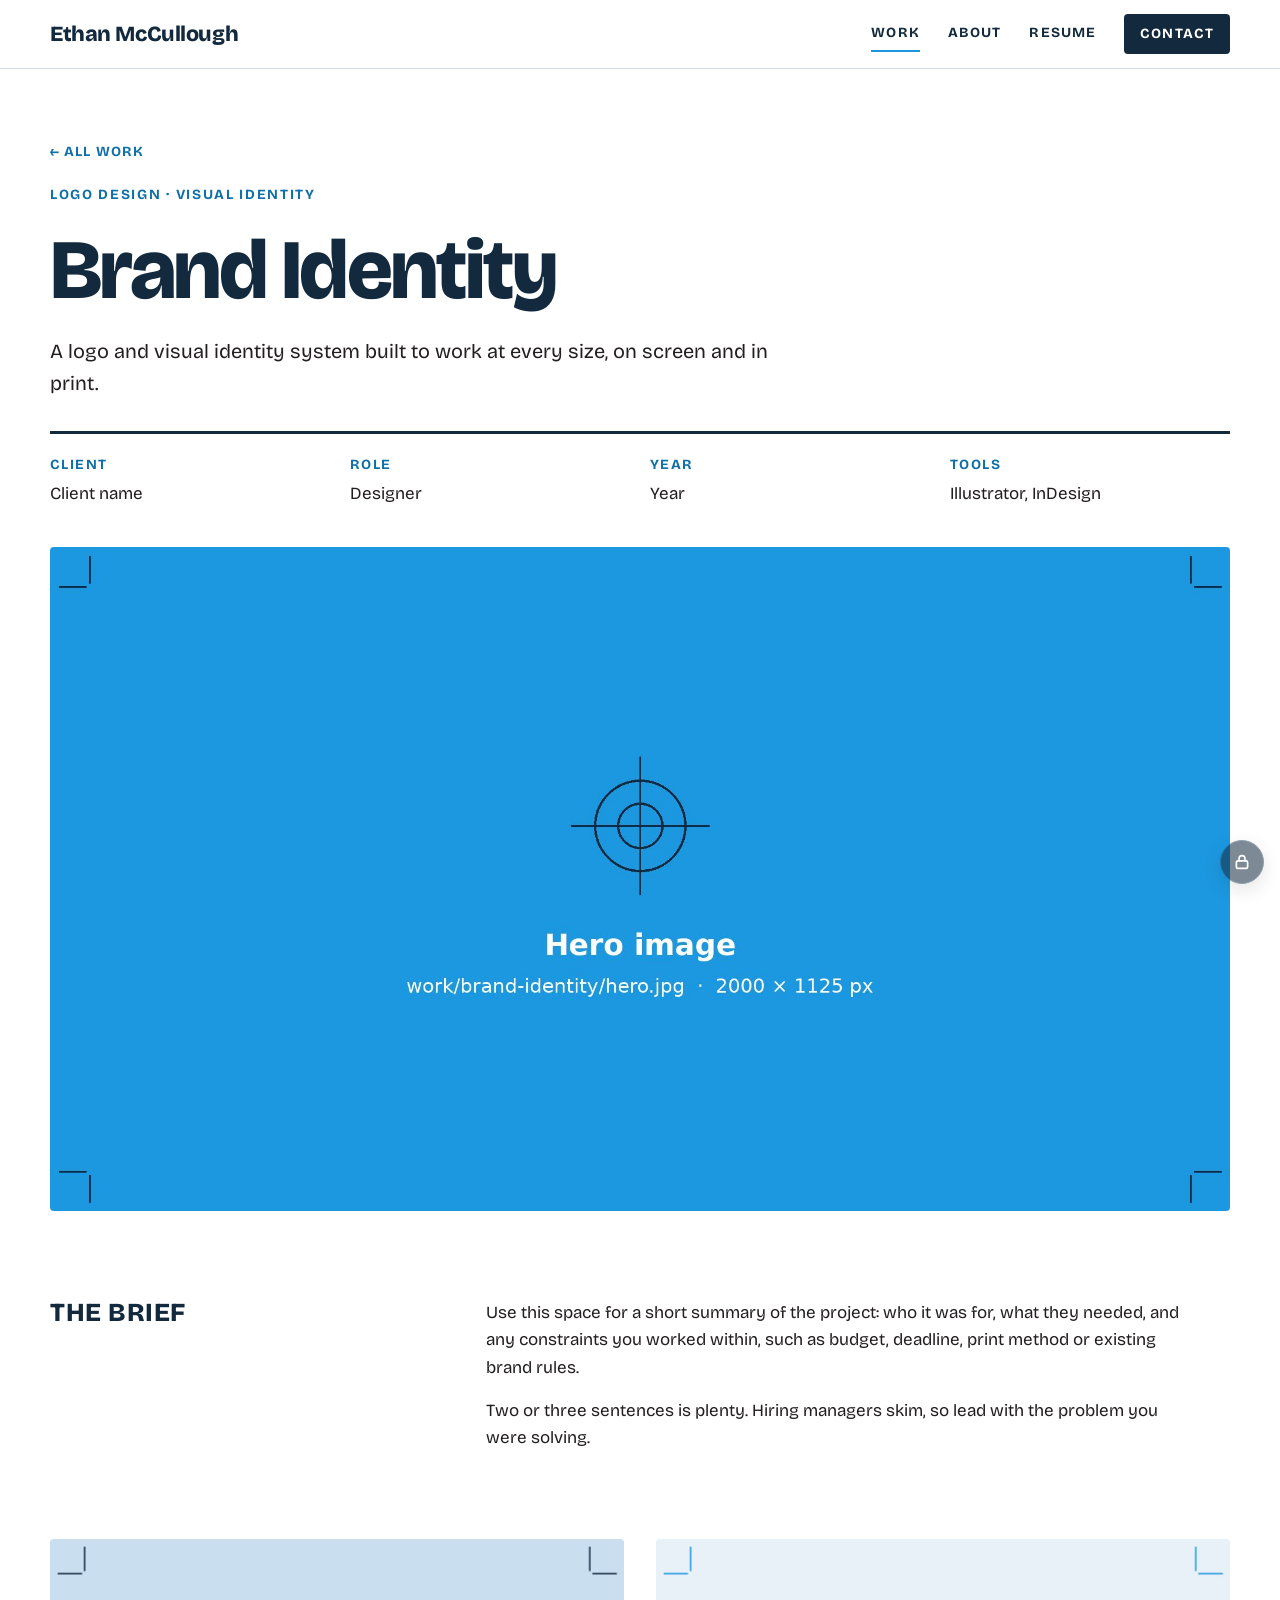
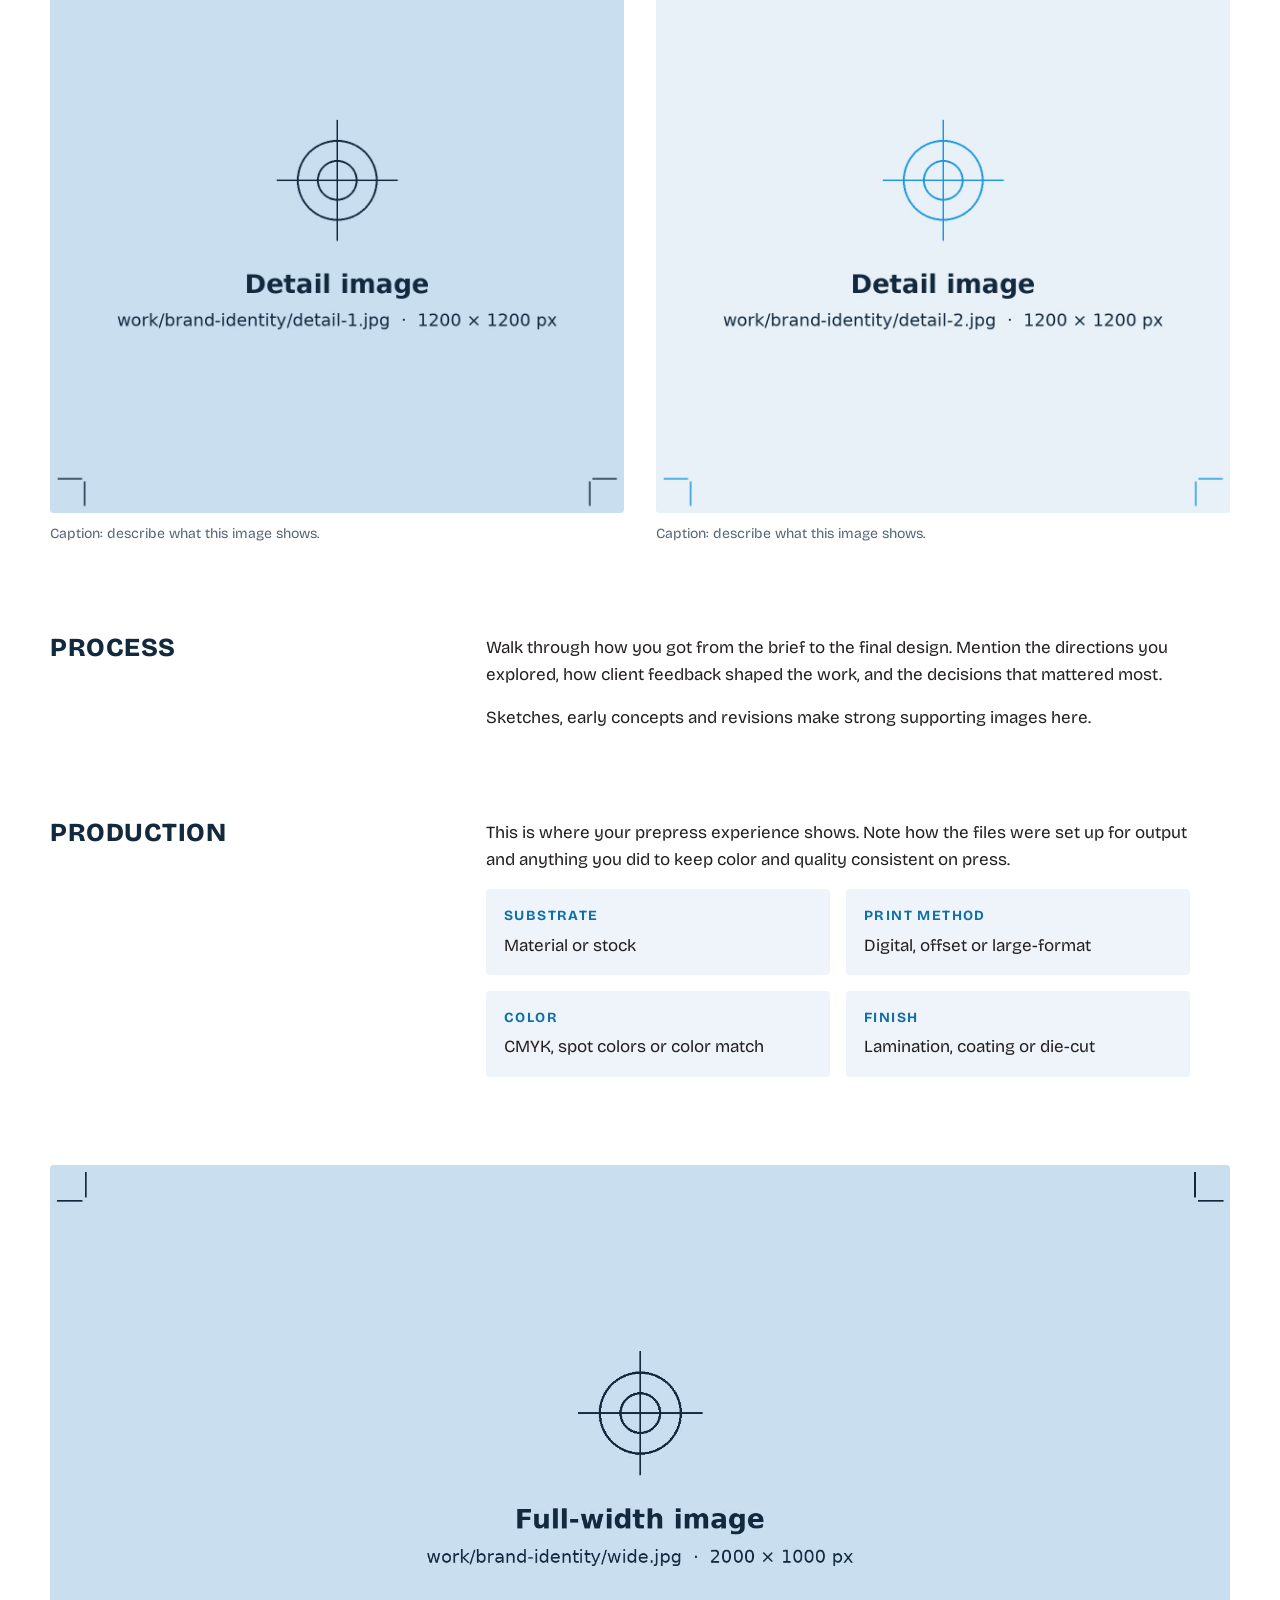
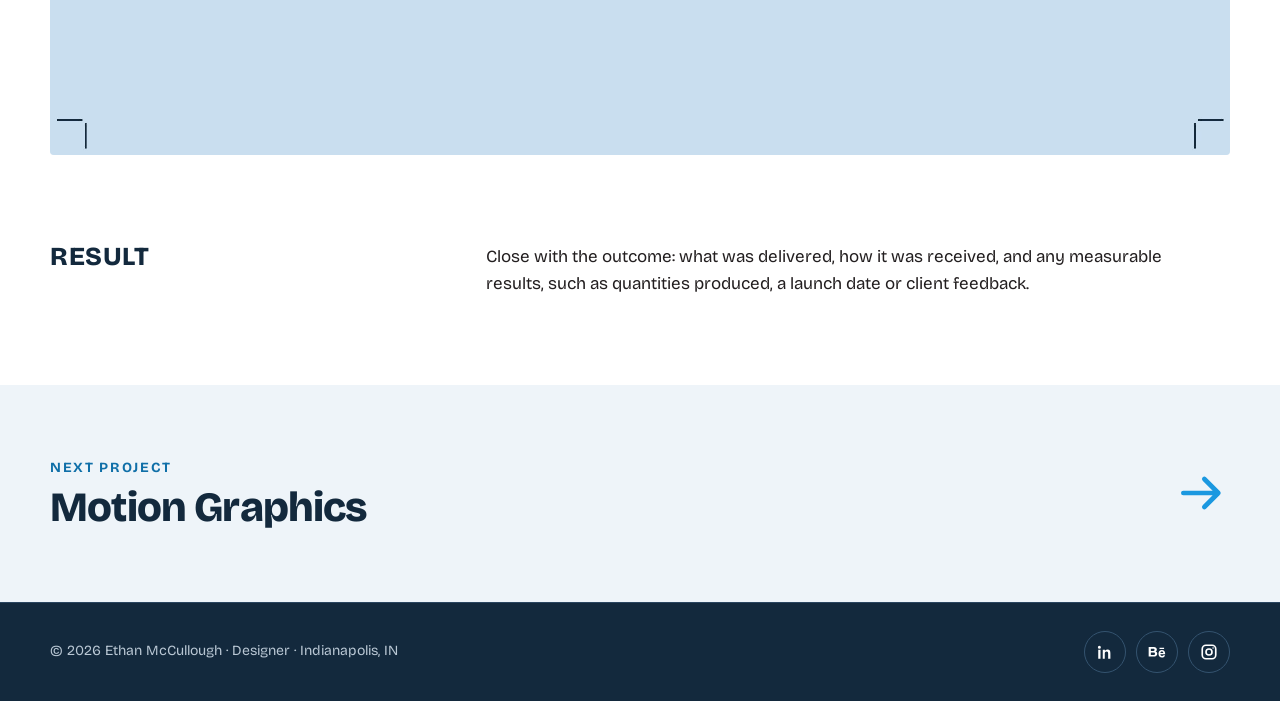
==== work/brand-identity.html @ 857a6024 "Add files via upload" ====
<!doctype html>
<html lang="en">
<head>
  <meta charset="utf-8">
  <meta name="viewport" content="width=device-width, initial-scale=1, viewport-fit=cover">
  <title>Brand Identity · Ethan McCullough</title>
  <meta name="description" content="A logo and visual identity system built to work at every size, on screen and in print.">
  <meta property="og:title" content="Brand Identity · Ethan McCullough">
  <meta property="og:description" content="A logo and visual identity system built to work at every size, on screen and in print.">
  <meta property="og:type" content="website">
  <meta property="og:image" content="../assets/img/og-image.jpg">
  <meta name="theme-color" content="#13293d">
  <link rel="icon" href="../favicon.svg" type="image/svg+xml">
  <link rel="preconnect" href="https://fonts.googleapis.com">
  <link rel="preconnect" href="https://fonts.gstatic.com" crossorigin>
  <link rel="stylesheet" href="https://fonts.googleapis.com/css2?family=Bricolage+Grotesque:opsz,wght@12..96,300;12..96,400;12..96,700;12..96,800&display=swap">
  <link rel="stylesheet" href="../assets/css/style.css">
</head>
<body>
<a class="skip" href="#main">Skip to content</a>
<!-- ===== [TOPBAR] ===== -->
<header class="site-header" data-nickname="Topbar">
  <div class="wrap">
    <a class="wordmark" href="../index.html">Ethan McCullough</a>
    <button class="menu-btn" type="button" aria-expanded="false" aria-controls="site-nav">Menu</button>
    <nav class="nav" id="site-nav" aria-label="Main">
      <a href="../index.html#work" aria-current="page">Work</a>
      <a href="../index.html#about">About</a>
      <a href="../index.html#resume">Resume</a>
      <a class="nav-cta" href="../index.html#contact">Contact</a>
    </nav>
  </div>
</header>

<main id="main">
  <!-- PLACEHOLDER PROJECT: replace the text and the images in assets/img/work/brand-identity/ -->
  <!-- ===== [CASE HEADER] ===== (title, tags and the Client/Role/Year/Tools row) -->
  <section class="wrap project-head" data-nickname="Case Header">
    <a class="back" href="../index.html#work">← All work</a>
    <span class="eyebrow">Logo Design · Visual Identity</span>
    <h1>Brand Identity</h1>
    <p class="lede">A logo and visual identity system built to work at every size, on screen and in print.</p>
    <dl class="meta">
      <div><dt>Client</dt><dd>Client name</dd></div>
      <div><dt>Role</dt><dd>Designer</dd></div>
      <div><dt>Year</dt><dd>Year</dd></div>
      <div><dt>Tools</dt><dd>Illustrator, InDesign</dd></div>
    </dl>
  </section>

  <div class="wrap">
    <!-- ===== [COVER SHOT] ===== -->
    <figure class="figure" data-nickname="Cover Shot"><div class="frame-box" data-frame style="aspect-ratio:2000/1125"><img src="../assets/img/work/brand-identity/hero.jpg" alt="Brand Identity hero image" width="2000" height="1125"></div></figure>
  </div>

  <div class="wrap project-body">
    <!-- ===== [BRIEF] ===== -->
    <section class="text-split" data-nickname="Brief">
      <h2>The Brief</h2>
      <div class="copy">
        <p>Use this space for a short summary of the project: who it was for, what they needed, and any constraints you worked within, such as budget, deadline, print method or existing brand rules.</p>
        <p>Two or three sentences is plenty. Hiring managers skim, so lead with the problem you were solving.</p>
      </div>
    </section>

    <!-- ===== [DETAIL PAIR] ===== -->
    <div class="two-up" data-nickname="Detail Pair">
      <figure class="figure"><div class="frame-box" data-frame style="aspect-ratio:1200/1200"><img src="../assets/img/work/brand-identity/detail-1.jpg" alt="Brand Identity detail" width="1200" height="1200" loading="lazy"></div><figcaption>Caption: describe what this image shows.</figcaption></figure>
      <figure class="figure"><div class="frame-box" data-frame style="aspect-ratio:1200/1200"><img src="../assets/img/work/brand-identity/detail-2.jpg" alt="Brand Identity detail" width="1200" height="1200" loading="lazy"></div><figcaption>Caption: describe what this image shows.</figcaption></figure>
    </div>

    <!-- ===== [PROCESS] ===== -->
    <section class="text-split" data-nickname="Process">
      <h2>Process</h2>
      <div class="copy">
        <p>Walk through how you got from the brief to the final design. Mention the directions you explored, how client feedback shaped the work, and the decisions that mattered most.</p>
        <p>Sketches, early concepts and revisions make strong supporting images here.</p>
      </div>
    </section>

    <!-- ===== [PRODUCTION SPECS] ===== -->
    <section class="text-split" data-nickname="Production Specs">
      <h2>Production</h2>
      <div class="copy">
        <p>This is where your prepress experience shows. Note how the files were set up for output and anything you did to keep color and quality consistent on press.</p>
        <ul class="specs">
          <li><b>Substrate</b>Material or stock</li>
          <li><b>Print method</b>Digital, offset or large-format</li>
          <li><b>Color</b>CMYK, spot colors or color match</li>
          <li><b>Finish</b>Lamination, coating or die-cut</li>
        </ul>
      </div>
    </section>

    <!-- ===== [WIDE SHOT] ===== -->
    <figure class="figure" data-nickname="Wide Shot"><div class="frame-box" data-frame style="aspect-ratio:2000/1000"><img src="../assets/img/work/brand-identity/wide.jpg" alt="Brand Identity final result" width="2000" height="1000" loading="lazy"></div></figure>

    <!-- ===== [RESULT] ===== -->
    <section class="text-split" data-nickname="Result">
      <h2>Result</h2>
      <div class="copy">
        <p>Close with the outcome: what was delivered, how it was received, and any measurable results, such as quantities produced, a launch date or client feedback.</p>
      </div>
    </section>
  </div>

  <!-- ===== [NEXT UP] ===== -->
  <section class="next-project" data-nickname="Next Up">
    <div class="wrap">
      <a href="motion-graphics.html">
        <div><span class="eyebrow">Next project</span><strong>Motion Graphics</strong></div>
        <svg width="56" height="56" viewBox="0 0 24 24" fill="none" stroke="currentColor" stroke-width="2" stroke-linecap="round" stroke-linejoin="round" aria-hidden="true"><path d="M4 12h15M13 6l6 6-6 6"/></svg>
      </a>
    </div>
  </section>
</main>
<!-- ===== [FOOTER] ===== -->
<footer class="site-footer" data-nickname="Footer">
  <div class="wrap">
    <p>© <span data-year>2026</span> Ethan McCullough · Designer · Indianapolis, IN</p>
    <ul class="socials">
      <li><a href="#" aria-label="LinkedIn" target="_blank" rel="noopener"><svg width="18" height="18" viewBox="0 0 24 24" fill="currentColor" aria-hidden="true"><path d="M4.5 3.5a2 2 0 1 1 0 4 2 2 0 0 1 0-4ZM3 9h3v12H3V9Zm6 0h2.9v1.7h.1c.4-.8 1.4-1.9 3.2-1.9 3.4 0 4 2.2 4 5.1V21h-3v-6.2c0-1.5 0-3.4-2.1-3.4s-2.4 1.6-2.4 3.3V21H9V9Z"/></svg></a></li>
      <li><a href="#" aria-label="Behance" target="_blank" rel="noopener"><svg width="20" height="20" viewBox="0 0 24 24" fill="currentColor" aria-hidden="true"><path d="M2 6h6.2c2.2 0 3.6 1.1 3.6 2.9 0 1.2-.6 2-1.6 2.4 1.4.4 2.1 1.4 2.1 2.8 0 2.2-1.7 3.4-4.1 3.4H2V6Zm2.6 2.1v2.6h3.1c.9 0 1.4-.5 1.4-1.3s-.5-1.3-1.4-1.3H4.6Zm0 4.6v3h3.4c1 0 1.6-.6 1.6-1.5s-.6-1.5-1.6-1.5H4.6ZM15 7h5.5v1.4H15V7Zm2.8 2.7c2.6 0 4 1.8 4 4.5v.6h-5.8c.1 1.3.9 2 2 2 .8 0 1.4-.4 1.6-1h2.1c-.4 1.8-1.9 2.9-3.8 2.9-2.5 0-4.1-1.7-4.1-4.5s1.6-4.5 4-4.5Zm1.8 3.6c-.1-1.1-.8-1.8-1.8-1.8s-1.7.7-1.8 1.8h3.6Z"/></svg></a></li>
      <li><a href="#" aria-label="Instagram" target="_blank" rel="noopener"><svg width="18" height="18" viewBox="0 0 24 24" fill="none" stroke="currentColor" stroke-width="2.2" aria-hidden="true"><rect x="3" y="3" width="18" height="18" rx="5"/><circle cx="12" cy="12" r="4"/><circle cx="17.4" cy="6.6" r="1" fill="currentColor" stroke="none"/></svg></a></li>
    </ul>
  </div>
</footer>
<script src="../assets/js/main.js"></script>
<script src="../assets/js/admin.js"></script>
</body>
</html>
---- assets/css/style.css ----
/* ==========================================================================
   Ethan McCullough — portfolio
   Layout: resume-style navy sidebar band + white sheet; heavy grotesk display,
   centered underlined section heads and a blue label bar, all lifted from the resume.
   ========================================================================== */

:root {
  /* Color — sampled from the resume PDF */
  --navy: #13293d;      /* sidebar / primary ink */
  --navy-2: #1d3a54;    /* raised navy surface */
  --blue: #1b98e0;      /* accent bar, rings, rules */
  --blue-ink: #0f6fa8;  /* accent used as text on white (AA contrast) */
  --ink: #231f20;       /* body text */
  --muted: #566574;     /* secondary text */
  --line: #d5dde4;      /* hairlines */
  --paper: #ffffff;
  --mist: #eef4f9;      /* tinted panel */

  /* Type — Degular is the resume face. If you add an Adobe Fonts web project
     with Degular, the site picks it up automatically; otherwise it falls back
     to Bricolage Grotesque from Google Fonts. */
  --font: "degular", "Bricolage Grotesque", "Helvetica Neue", Arial, sans-serif;

  --step--1: 0.875rem;
  --step-0: 1.0625rem;
  --step-1: 1.25rem;
  --step-2: 1.625rem;
  --step-3: clamp(1.9rem, 1.4rem + 2vw, 2.6rem);
  --step-4: clamp(2.6rem, 1.6rem + 4.6vw, 5.4rem);

  --gutter-l: max(16px, env(safe-area-inset-left, 0px));
  --gutter-r: max(16px, env(safe-area-inset-right, 0px));
  --wrap: 1180px;
  --radius: 4px;
}

*, *::before, *::after { box-sizing: border-box; }
html { scroll-behavior: smooth; -webkit-text-size-adjust: 100%; }
@media (prefers-reduced-motion: reduce) {
  html { scroll-behavior: auto; }
  *, *::before, *::after { transition: none !important; animation: none !important; }
}
body {
  margin: 0;
  background: var(--paper);
  color: var(--ink);
  font-family: var(--font);
  font-size: var(--step-0);
  line-height: 1.6;
  -webkit-font-smoothing: antialiased;
}
img { max-width: 100%; height: auto; display: block; }
a { color: inherit; }
h1, h2, h3 { line-height: 1.05; margin: 0; text-wrap: balance; }
p { margin: 0; }
:focus-visible { outline: 3px solid var(--blue); outline-offset: 3px; }

.wrap {
  width: 100%;
  max-width: calc(var(--wrap) + 64px);
  margin-inline: auto;
  padding-left: max(var(--gutter-l), 32px);
  padding-right: max(var(--gutter-r), 32px);
}
@media (max-width: 600px) {
  .wrap { padding-left: var(--gutter-l); padding-right: var(--gutter-r); }
}
.skip { position: absolute; left: -999px; top: 8px; background: var(--navy); color: #fff; padding: 8px 14px; z-index: 50; }
.skip:focus { left: 16px; }

/* ---------- Header ---------- */
.site-header {
  position: sticky;
  top: env(safe-area-inset-top, 0px);
  z-index: 20;
  background: var(--paper);
  border-bottom: 1px solid var(--line);
}
.site-header .wrap {
  display: flex; align-items: center; justify-content: space-between;
  gap: 24px; padding-block: 14px;
}
.wordmark {
  font-weight: 900; font-size: 1.35rem; letter-spacing: -0.02em;
  text-decoration: none; color: var(--navy); white-space: nowrap;
}
.nav { display: flex; gap: 28px; align-items: center; }
.nav a {
  text-decoration: none; font-size: var(--step--1); font-weight: 700;
  text-transform: uppercase; letter-spacing: 0.08em; color: var(--navy);
  padding-block: 6px; border-bottom: 2px solid transparent;
}
.nav a:hover, .nav a[aria-current="page"] { border-bottom-color: var(--blue); }
.nav .nav-cta { background: var(--navy); color: #fff; padding: 9px 16px; border: 0; border-radius: var(--radius); }
.nav .nav-cta:hover { background: var(--blue); }
.menu-btn {
  display: none; background: none; border: 1px solid var(--line); border-radius: var(--radius);
  padding: 8px 12px; font: inherit; font-weight: 700; font-size: var(--step--1);
  text-transform: uppercase; letter-spacing: 0.08em; color: var(--navy); cursor: pointer;
}
@media (max-width: 760px) {
  .menu-btn { display: block; }
  .nav {
    display: none; position: absolute; left: 0; right: 0; top: 100%;
    flex-direction: column; align-items: stretch; gap: 0;
    background: var(--paper); border-bottom: 1px solid var(--line);
    padding: 8px var(--gutter-r) 16px var(--gutter-l);
  }
  .nav.open { display: flex; }
  .nav a { padding: 12px 0; border-bottom: 1px solid var(--line); }
  .nav .nav-cta { margin-top: 12px; text-align: center; padding: 12px; }
}

/* ---------- Shared pieces from the resume ---------- */
.label-bar {
  display: flex; align-items: center; gap: 14px;
}
.label-bar .ring {
  flex: none; width: 46px; height: 46px; border-radius: 50%;
  border: 3px solid var(--navy); display: grid; place-items: center; color: var(--navy);
  background: var(--paper);
}
.label-bar .bar {
  flex: 1; background: var(--blue); color: #fff; font-weight: 900;
  text-transform: uppercase; letter-spacing: 0.06em; font-size: var(--step--1);
  padding: 5px 14px; margin-left: -20px; padding-left: 28px;
}
.section-head {
  display: flex; flex-direction: column; align-items: center; gap: 10px;
  text-align: center; margin-bottom: 48px;
}
.section-head h2 {
  font-size: var(--step-3); font-weight: 900; text-transform: uppercase; color: var(--navy);
  letter-spacing: 0.01em; padding-bottom: 8px; border-bottom: 3px solid var(--navy);
}
.section-head p { color: var(--muted); max-width: 52ch; }
.eyebrow {
  font-size: var(--step--1); font-weight: 700; text-transform: uppercase;
  letter-spacing: 0.12em; color: var(--blue-ink);
}
.section { padding-block: clamp(64px, 9vw, 112px); }
.section + .section { border-top: 1px solid var(--line); }

.btn {
  display: inline-flex; align-items: center; gap: 10px; justify-content: center;
  font: inherit; font-weight: 700; font-size: var(--step--1); text-transform: uppercase;
  letter-spacing: 0.08em; text-decoration: none; cursor: pointer;
  padding: 14px 22px; border-radius: var(--radius); border: 2px solid var(--navy);
  background: var(--navy); color: #fff; transition: background .2s, border-color .2s, color .2s;
}
.btn:hover { background: var(--blue); border-color: var(--blue); }
.btn.ghost { background: transparent; color: var(--navy); }
.btn.ghost:hover { background: var(--navy); color: #fff; border-color: var(--navy); }
.btn.on-dark { background: var(--blue); border-color: var(--blue); }
.btn.on-dark:hover { background: #fff; color: var(--navy); border-color: #fff; }

/* ---------- Hero ---------- */
.hero { background: var(--navy); color: #fff; overflow: hidden; }
.hero-inner {
  display: grid; grid-template-columns: minmax(0, 1.15fr) minmax(0, 1fr);
  align-items: end; gap: 24px; padding-top: clamp(56px, 8vw, 104px);
}
.hero-copy { position: relative; z-index: 1; display: flex; flex-direction: column; gap: 28px; padding-bottom: clamp(56px, 8vw, 104px); min-width: 0; }
.hero-eyebrow {
  display: inline-flex; align-items: center; gap: 12px;
  font-size: var(--step--1); font-weight: 700; text-transform: uppercase; letter-spacing: 0.14em; color: #b9c7d4;
}
.hero-eyebrow .dot { width: 10px; height: 10px; border-radius: 50%; background: var(--blue); box-shadow: 0 0 0 5px rgba(27,152,224,.25); }
.hero h1 {
  font-size: clamp(3.2rem, 1rem + 5.6vw, 6.8rem); font-weight: 900;
  letter-spacing: -0.045em; line-height: 0.86; color: #fff;
}
.hero h1 span { display: block; }
.hero h1 span + span { color: var(--blue); }
.hero-lede { font-size: var(--step-1); max-width: 40ch; color: #d6e0e9; }
.hero-actions { display: flex; flex-wrap: wrap; gap: 12px; }
.btn.ghost-light { background: transparent; color: #fff; border-color: #4a6782; }
.btn.ghost-light:hover { border-color: #fff; background: transparent; }

.hero-visual { position: relative; align-self: stretch; display: flex; align-items: flex-end; justify-content: center; min-height: 360px; }
.hero-portrait {
  position: relative; width: min(118%, 640px); max-width: none; height: auto;
  margin-bottom: -1px; filter: drop-shadow(0 20px 40px rgba(0,0,0,.25));
}

.ticker { background: var(--blue); overflow: hidden; border-top: 1px solid rgba(255,255,255,.15); }
.ticker-track { display: flex; width: max-content; animation: ticker 38s linear infinite; }
.ticker ul { display: flex; list-style: none; margin: 0; padding: 14px 0; }
.ticker li {
  font-weight: 900; text-transform: uppercase; letter-spacing: 0.06em; font-size: var(--step-0);
  white-space: nowrap; padding-inline: 22px; display: flex; align-items: center; gap: 44px;
}
.ticker li::after { content: ""; width: 8px; height: 8px; border-radius: 50%; background: var(--navy); margin-right: -22px; }
@keyframes ticker { to { transform: translateX(-50%); } }
@media (prefers-reduced-motion: reduce) { .ticker-track { animation: none; } }

@media (max-width: 860px) {
  .hero-inner { grid-template-columns: 1fr; gap: 0; }
  .hero-copy { padding-bottom: 32px; }
  .hero-visual { min-height: 0; }
    .hero-portrait { width: min(100%, 460px); }
}

/* ---------- Work grid ---------- */
.filters { display: flex; flex-wrap: wrap; justify-content: center; gap: 8px; margin: -24px 0 40px; }
.filter {
  font: inherit; font-size: var(--step--1); font-weight: 700; letter-spacing: 0.04em;
  padding: 8px 16px; border-radius: 999px; border: 1.5px solid var(--line);
  background: var(--paper); color: var(--navy); cursor: pointer;
}
.filter:hover { border-color: var(--navy); }
.filter[aria-pressed="true"] { background: var(--navy); border-color: var(--navy); color: #fff; }

.work-grid {
  display: grid; grid-template-columns: repeat(2, minmax(0, 1fr));
  gap: clamp(28px, 4vw, 48px) clamp(20px, 3vw, 36px);
}
@media (max-width: 680px) { .work-grid { grid-template-columns: 1fr; } }
.card { text-decoration: none; display: flex; flex-direction: column; gap: 16px; }
.card-media { overflow: hidden; border-radius: var(--radius); aspect-ratio: 4 / 3; background: var(--mist); }
.card-media img { width: 100%; height: 100%; object-fit: cover; transition: transform .5s cubic-bezier(.2,.7,.2,1); }
.card:hover .card-media img { transform: scale(1.035); }
.card-body { display: flex; justify-content: space-between; align-items: baseline; gap: 16px; }
.card h3 { font-size: var(--step-2); font-weight: 900; letter-spacing: -0.01em; color: var(--navy); }
.card .arrow { color: var(--blue); transition: transform .25s; flex: none; }
.card:hover .arrow { transform: translateX(4px); }
.tags { display: flex; flex-wrap: wrap; gap: 6px 14px; color: var(--muted); font-size: var(--step--1); list-style: none; margin: -8px 0 0; padding: 0; }
.tags li + li::before { content: "●"; color: var(--blue); font-size: .55em; margin-right: 14px; vertical-align: middle; }
.card.is-hidden { display: none; }

/* ---------- About ---------- */
.about-grid { display: grid; grid-template-columns: 1.1fr 1fr; gap: clamp(32px, 6vw, 80px); align-items: start; }
@media (max-width: 860px) { .about-grid { grid-template-columns: 1fr; } }
.about-copy { display: flex; flex-direction: column; gap: 20px; min-width: 0; }
.about-copy .big { font-size: var(--step-2); font-weight: 700; line-height: 1.25; color: var(--navy); }
.about-copy p { max-width: 62ch; }
.stats { display: grid; grid-template-columns: repeat(3, minmax(0,1fr)); gap: 16px; margin-top: 8px; }
.stat { border-top: 3px solid var(--blue); padding-top: 12px; }
.stat strong { display: block; font-size: var(--step-3); font-weight: 900; color: var(--navy); line-height: 1; font-variant-numeric: tabular-nums; }
.stat span { font-size: var(--step--1); color: var(--muted); }

.skills { background: var(--mist); border-radius: var(--radius); padding: clamp(24px, 4vw, 40px); min-width: 0; }
.skills h3 { font-size: var(--step-1); font-weight: 900; text-transform: uppercase; letter-spacing: 0.05em; color: var(--navy); margin-bottom: 20px; }
.skill-groups { display: grid; gap: 24px; }
.skill-group h4 { margin: 0 0 10px; font-size: var(--step--1); text-transform: uppercase; letter-spacing: 0.1em; color: var(--blue-ink); }
.dots { list-style: none; margin: 0; padding: 0; display: grid; grid-template-columns: repeat(2, minmax(0,1fr)); gap: 8px 20px; }
.dots li { display: flex; gap: 10px; align-items: baseline; font-size: var(--step--1); }
.dots li::before { content: ""; flex: none; width: 8px; height: 8px; border-radius: 50%; background: var(--navy); transform: translateY(-1px); }
@media (max-width: 420px) { .dots { grid-template-columns: 1fr; } }

/* ---------- Resume ---------- */
.resume-grid { display: grid; grid-template-columns: 1fr 1fr; gap: clamp(32px, 6vw, 72px); }
@media (max-width: 860px) { .resume-grid { grid-template-columns: 1fr; } }
.resume-col { display: flex; flex-direction: column; gap: 28px; min-width: 0; }
.resume-col > h3 {
  font-size: var(--step-1); font-weight: 900; text-transform: uppercase; letter-spacing: 0.05em; color: var(--navy);
  padding-bottom: 10px; border-bottom: 1px solid var(--line);
}
.entry { display: flex; flex-direction: column; gap: 6px; }
.entry-top { display: flex; justify-content: space-between; gap: 16px; flex-wrap: wrap; }
.entry-top strong { font-weight: 700; font-size: var(--step-1); color: var(--navy); }
.entry-top span { color: var(--muted); font-size: var(--step--1); font-variant-numeric: tabular-nums; white-space: nowrap; }
.entry em { color: var(--muted); }
.entry ul { margin: 8px 0 0; padding: 0; list-style: none; display: flex; flex-direction: column; gap: 10px; }
.entry ul li { position: relative; padding-left: 24px; }
.entry ul li::before {
  content: ""; position: absolute; left: 0; top: .5em; width: 10px; height: 10px;
  border: 1.5px solid var(--navy);
}
.resume-cta {
  margin-top: 56px; display: flex; flex-wrap: wrap; align-items: center; justify-content: space-between; gap: 20px;
  border: 1px solid var(--line); border-radius: var(--radius); padding: 24px clamp(20px, 3vw, 32px);
}
.resume-cta p { color: var(--muted); max-width: 52ch; }
.resume-cta strong { color: var(--navy); display: block; font-size: var(--step-1); }

/* ---------- Contact ---------- */
.contact { background: var(--navy); color: #fff; }
.contact .section-head h2 { color: #fff; border-bottom-color: var(--blue); }
.contact .section-head p { color: #b9c7d4; }
.contact-form {
  max-width: 720px; margin-inline: auto;
  display: grid; grid-template-columns: 1fr 1fr; gap: 20px;
}
.field { display: flex; flex-direction: column; gap: 8px; min-width: 0; }
.field.full { grid-column: 1 / -1; }
.field label { font-size: var(--step--1); font-weight: 700; text-transform: uppercase; letter-spacing: 0.08em; }
.field input, .field textarea {
  font: inherit; color: #fff; background: var(--navy-2);
  border: 1.5px solid #34536f; border-radius: var(--radius); padding: 14px 16px; width: 100%;
}
.field textarea { min-height: 170px; resize: vertical; }
.field input::placeholder, .field textarea::placeholder { color: #8ea3b6; }
.field input:focus, .field textarea:focus { outline: none; border-color: var(--blue); box-shadow: 0 0 0 3px rgba(27,152,224,.3); }
.honey { position: absolute !important; left: -9999px; }
.form-foot { grid-column: 1 / -1; display: flex; flex-wrap: wrap; align-items: center; gap: 16px 24px; }
.form-status { font-size: var(--step--1); color: #b9c7d4; min-height: 1.5em; }
.form-status.ok { color: #7fd0ff; }
.form-status.err { color: #ffb4a8; }
@media (max-width: 600px) { .contact-form { grid-template-columns: 1fr; } }

/* ---------- Footer ---------- */
.site-footer { background: var(--navy); color: #b9c7d4; border-top: 1px solid #2a4560; }
.site-footer .wrap { display: flex; flex-wrap: wrap; justify-content: space-between; align-items: center; gap: 20px; padding-block: 28px; font-size: var(--step--1); }
.socials { display: flex; gap: 10px; list-style: none; margin: 0; padding: 0; }
.socials a {
  display: grid; place-items: center; width: 42px; height: 42px; border-radius: 50%;
  border: 1.5px solid #34536f; color: #fff; transition: background .2s, border-color .2s;
}
.socials a:hover { background: var(--blue); border-color: var(--blue); }

@media (max-width: 420px) { .specs { grid-template-columns: 1fr; } }

/* ---------- Project page ---------- */
.project-head { padding-block: clamp(40px, 6vw, 72px) 40px; display: flex; flex-direction: column; gap: 20px; }
.back { font-size: var(--step--1); font-weight: 700; text-transform: uppercase; letter-spacing: .08em; text-decoration: none; color: var(--blue-ink); }
.back:hover { text-decoration: underline; }
.project-head h1 { font-size: var(--step-4); font-weight: 900; letter-spacing: -0.03em; color: var(--navy); }
.project-head .lede { font-size: var(--step-1); max-width: 58ch; }
.meta {
  display: grid; grid-template-columns: repeat(4, minmax(0, 1fr)); gap: 20px;
  margin: 12px 0 0; padding: 20px 0 0; border-top: 3px solid var(--navy);
}
.meta div { min-width: 0; }
.meta dt { font-size: var(--step--1); font-weight: 700; text-transform: uppercase; letter-spacing: .1em; color: var(--blue-ink); }
.meta dd { margin: 4px 0 0; }
@media (max-width: 700px) { .meta { grid-template-columns: repeat(2, minmax(0, 1fr)); } }

.figure { margin: 0; }
.figure img { width: 100%; border-radius: var(--radius); background: var(--mist); }
.figure figcaption { font-size: var(--step--1); color: var(--muted); margin-top: 10px; }
.project-body { display: flex; flex-direction: column; gap: clamp(48px, 7vw, 88px); padding-block: clamp(48px, 7vw, 88px); }
.text-split { display: grid; grid-template-columns: 1fr 2fr; gap: 24px clamp(24px, 5vw, 64px); }
.text-split h2 { font-size: var(--step-2); font-weight: 900; color: var(--navy); text-transform: uppercase; letter-spacing: .02em; }
.text-split .copy { display: flex; flex-direction: column; gap: 16px; max-width: 64ch; min-width: 0; }
@media (max-width: 760px) { .text-split { grid-template-columns: 1fr; } }
.two-up { display: grid; grid-template-columns: 1fr 1fr; gap: clamp(16px, 3vw, 32px); }
@media (max-width: 600px) { .two-up { grid-template-columns: 1fr; } }
.specs { list-style: none; margin: 0; padding: 0; display: grid; grid-template-columns: repeat(2, minmax(0, 1fr)); gap: 16px; }
.specs li { background: var(--mist); border-radius: var(--radius); padding: 16px 18px; display: flex; flex-direction: column; gap: 4px; }
.specs b { font-size: var(--step--1); text-transform: uppercase; letter-spacing: .1em; color: var(--blue-ink); }

.next-project { background: var(--mist); }
.next-project a {
  display: flex; justify-content: space-between; align-items: center; gap: 24px;
  text-decoration: none; padding-block: clamp(40px, 6vw, 72px);
}
.next-project .eyebrow { display: block; margin-bottom: 8px; }
.next-project strong { font-size: var(--step-3); font-weight: 900; color: var(--navy); letter-spacing: -0.02em; line-height: 1; }
.next-project svg { color: var(--blue); flex: none; transition: transform .25s; }
.next-project a:hover svg { transform: translateX(6px); }

/* ---------- Positionable image frames (set by admin mode via assets/data/frames.json) ---------- */
[data-frame] { position: relative; overflow: hidden; }
[data-frame] img {
  width: 100%; height: 100%; object-fit: cover; border-radius: 0;
  object-position: var(--fx, 50%) var(--fy, 50%);
  transform-origin: var(--fx, 50%) var(--fy, 50%);
  transform: scale(var(--z, 1));
}
.card:hover .card-media img { transform: scale(calc(var(--z, 1) * 1.035)); }
.frame-box { border-radius: var(--radius); background: var(--mist); }
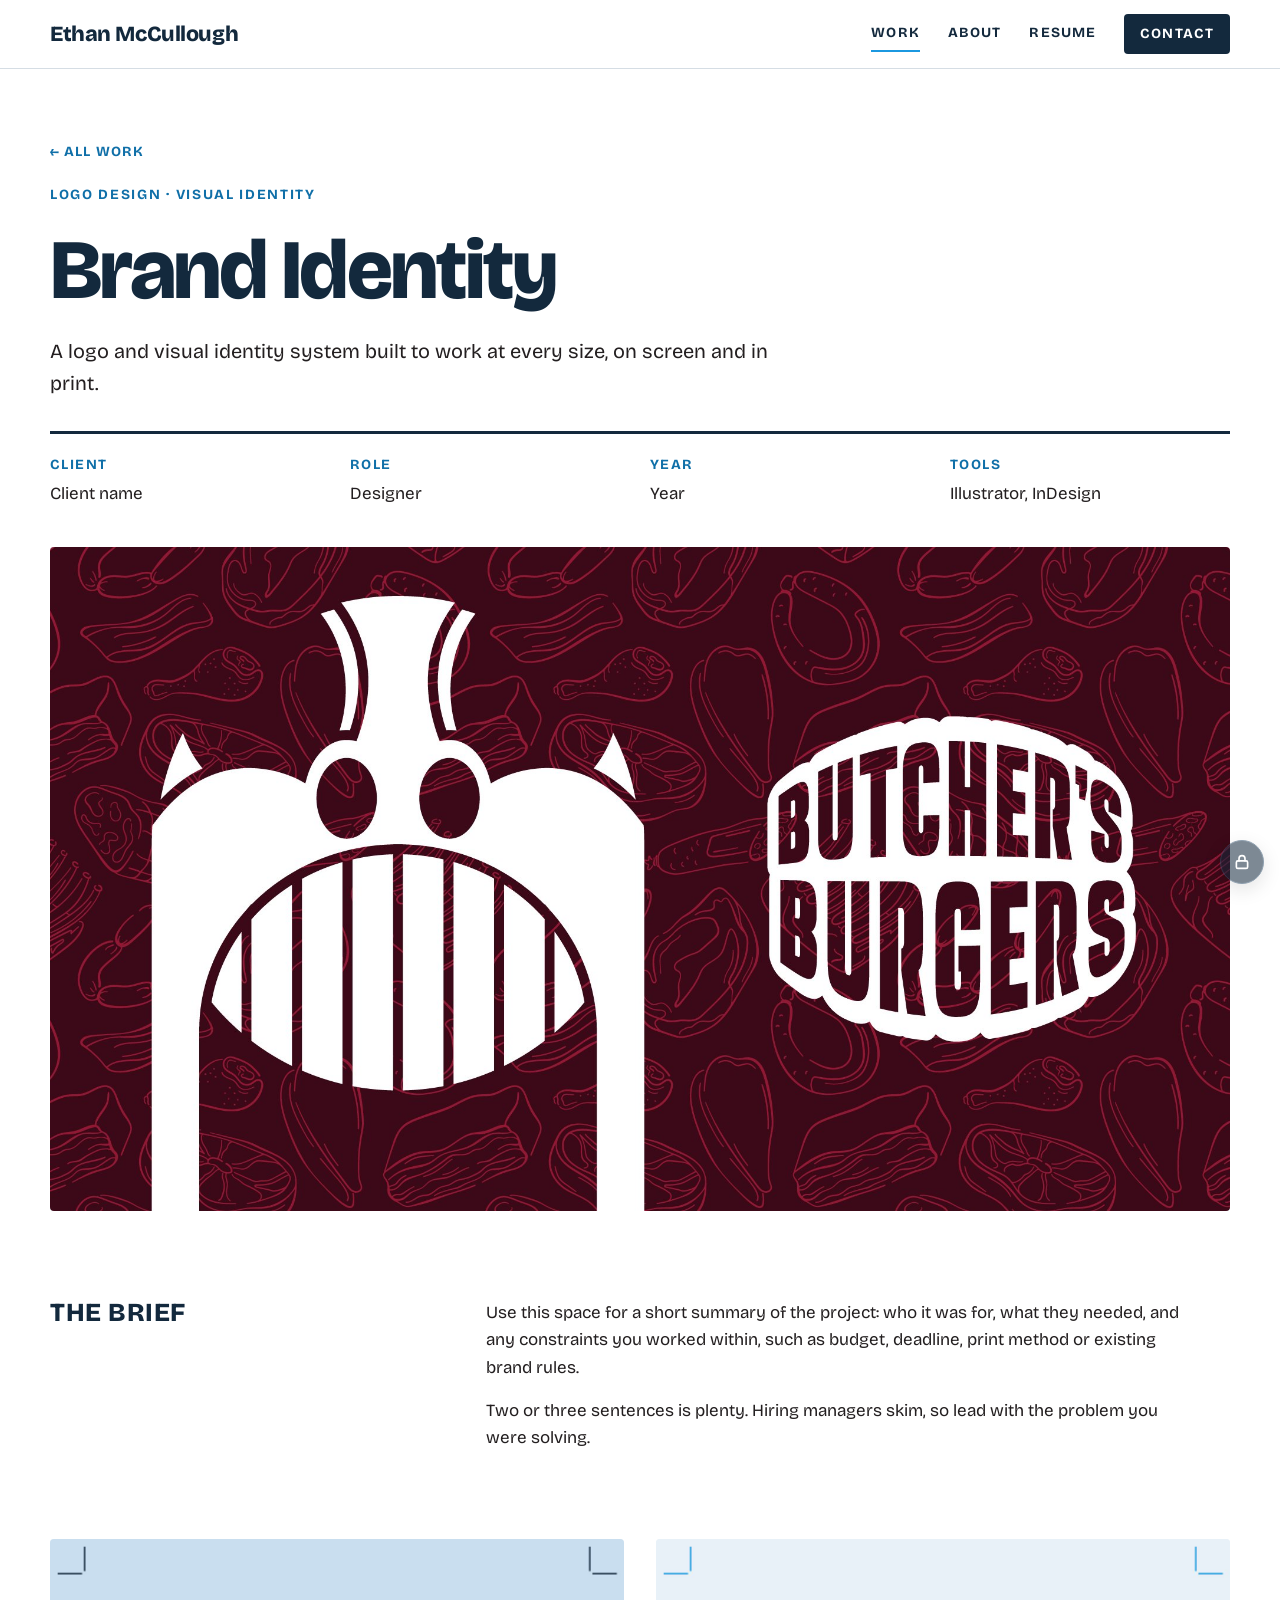
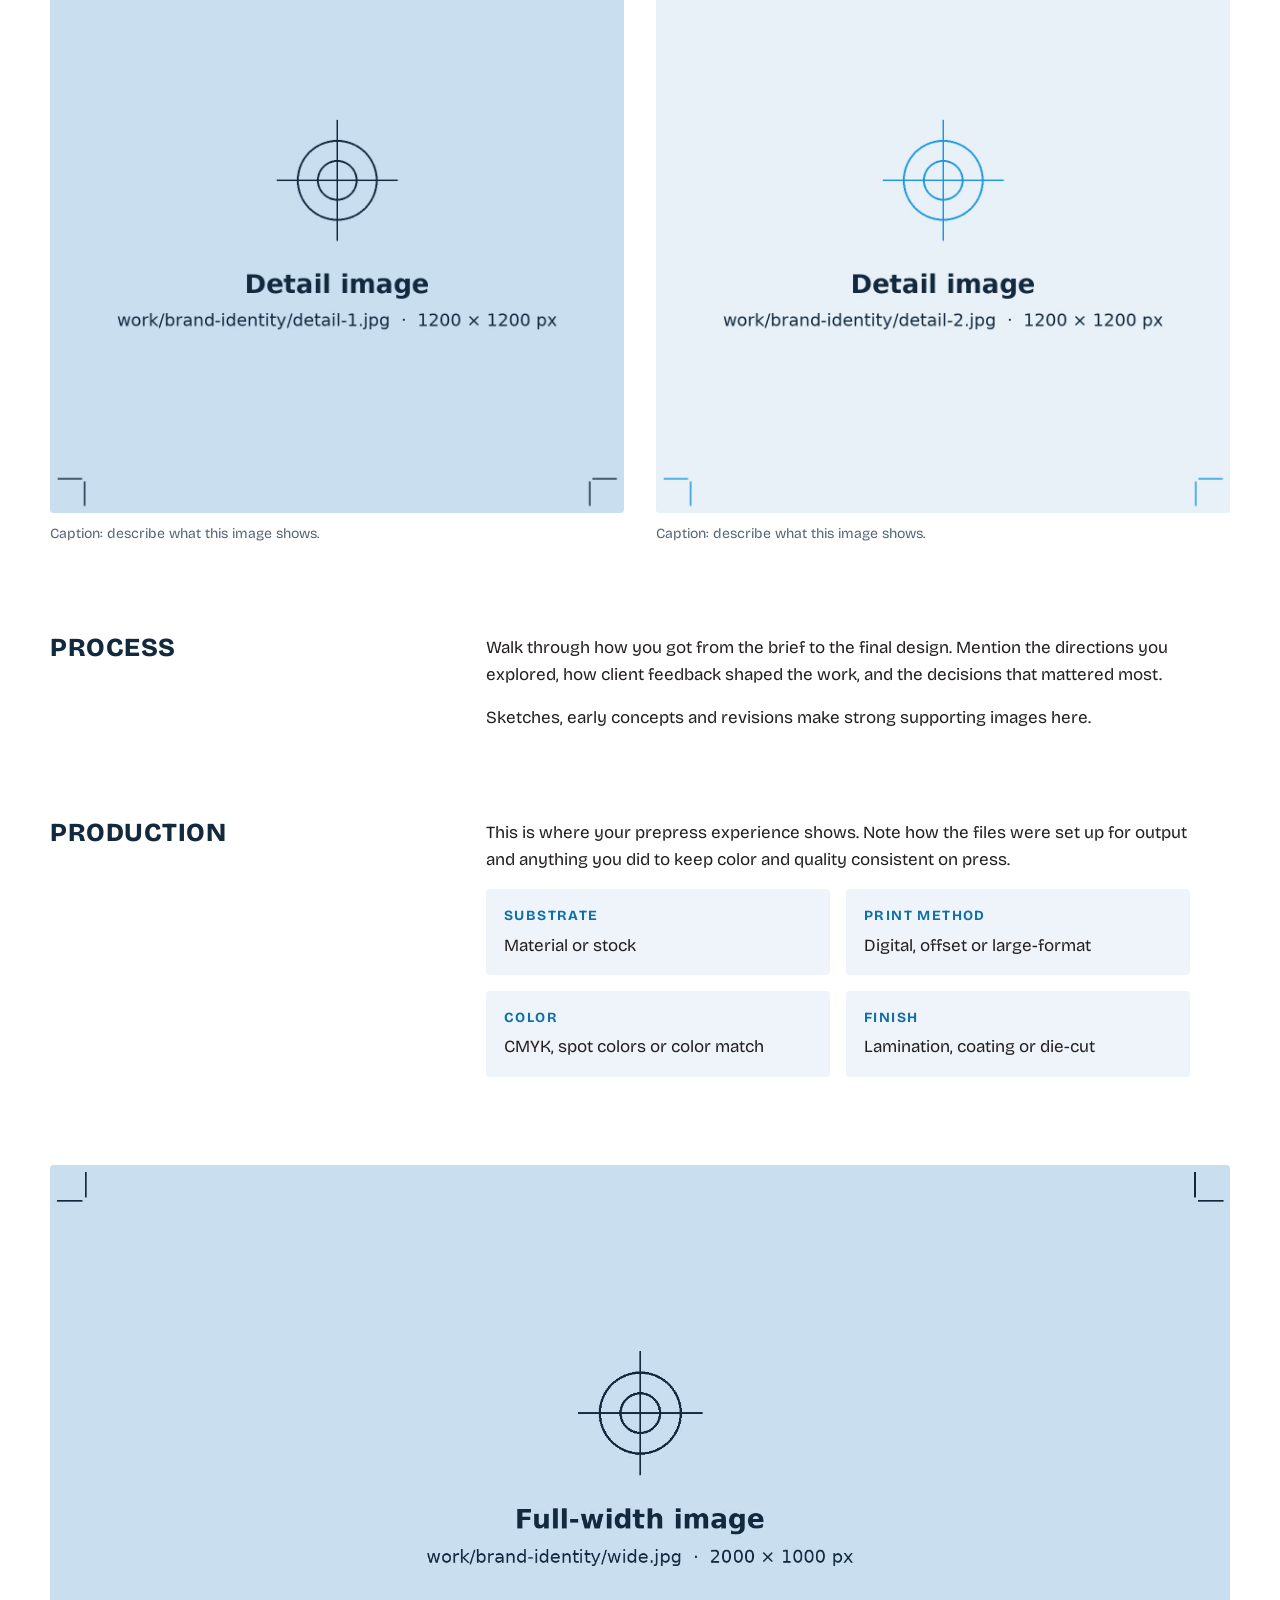
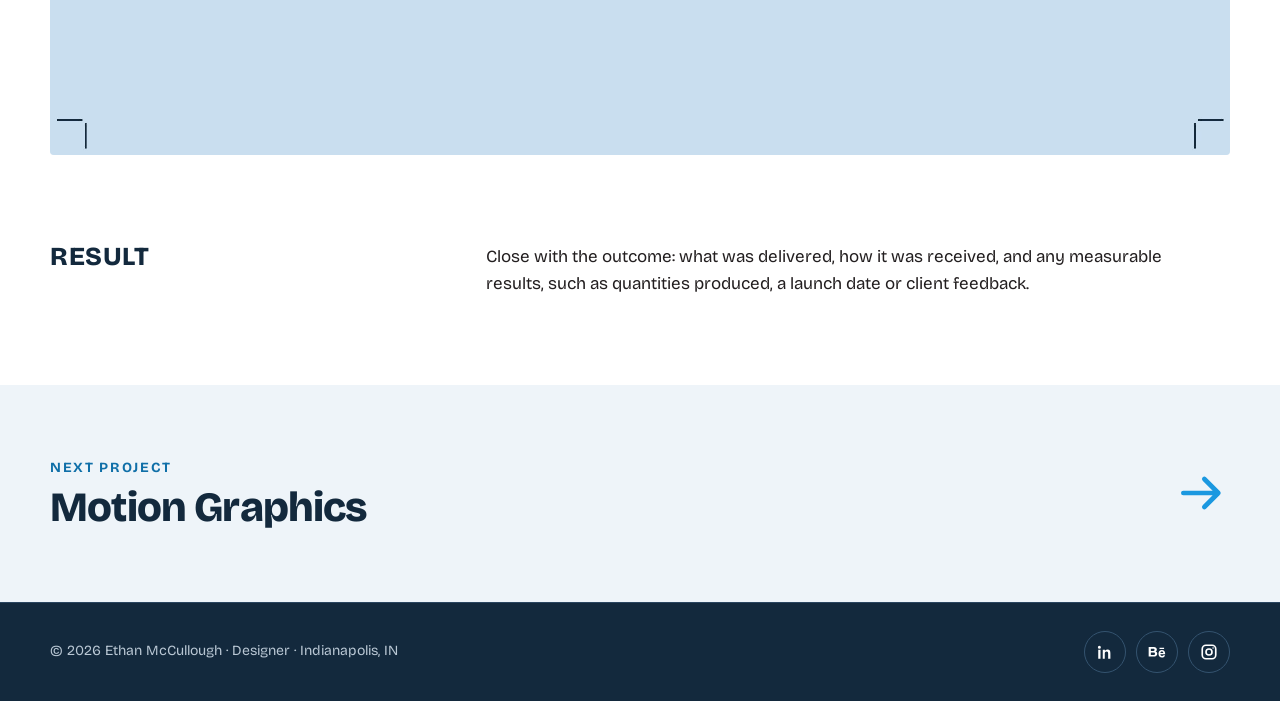
==== commit 2368b7a4: "Add files via upload" ====
--- a/work/brand-identity.html
+++ b/work/brand-identity.html
@@ -38,7 +38,7 @@
   <section class="wrap project-head" data-nickname="Case Header">
     <a class="back" href="../index.html#work">← All work</a>
     <span class="eyebrow">Logo Design · Visual Identity</span>
-    <h1>Brand Identity</h1>
+    <h1 style="view-transition-name:title-brand-identity">Brand Identity</h1>
     <p class="lede">A logo and visual identity system built to work at every size, on screen and in print.</p>
     <dl class="meta">
       <div><dt>Client</dt><dd>Client name</dd></div>
@@ -50,7 +50,7 @@
 
   <div class="wrap">
     <!-- ===== [COVER SHOT] ===== -->
-    <figure class="figure" data-nickname="Cover Shot"><div class="frame-box" data-frame style="aspect-ratio:2000/1125"><img src="../assets/img/work/brand-identity/hero.jpg" alt="Brand Identity hero image" width="2000" height="1125"></div></figure>
+    <figure class="figure" data-nickname="Cover Shot"><div class="frame-box" data-frame style="aspect-ratio:2000/1125;view-transition-name:cover-brand-identity"><img src="../assets/img/work/brand-identity/hero.jpg" alt="Brand Identity hero image" width="2000" height="1125"></div></figure>
   </div>
 
   <div class="wrap project-body">
--- a/assets/css/style.css
+++ b/assets/css/style.css
@@ -360,3 +360,35 @@
 }
 .card:hover .card-media img { transform: scale(calc(var(--z, 1) * 1.035)); }
 .frame-box { border-radius: var(--radius); background: var(--mist); }
+
+/* ---------- Page transitions ----------
+   Chrome, Edge and Safari animate between pages natively (cross-document
+   View Transitions). Project card images and titles morph into the project
+   page's Cover Shot and title; everything else slides and fades.
+   Firefox gets a simple fade from main.js instead. */
+@view-transition { navigation: auto; }
+@media (prefers-reduced-motion: reduce) { @view-transition { navigation: none; } }
+
+.site-header { view-transition-name: topbar; }
+[style*="view-transition-name:cover-"] { view-transition-class: morph-media; }
+[style*="view-transition-name:title-"] { view-transition-class: morph-title; }
+.card-body h3, .project-head h1 { width: fit-content; }
+.project-head h1 { align-self: flex-start; }
+
+::view-transition-old(root) { animation: vt-page-out 260ms cubic-bezier(.4, 0, 1, 1) both; }
+::view-transition-new(root) { animation: vt-page-in 520ms cubic-bezier(.16, 1, .3, 1) 140ms both; }
+@keyframes vt-page-out { to { opacity: 0; transform: translateY(-18px); } }
+@keyframes vt-page-in { from { opacity: 0; transform: translateY(36px); } }
+
+::view-transition-group(*.morph-media),
+::view-transition-group(*.morph-title) { animation-duration: 620ms; animation-timing-function: cubic-bezier(.16, 1, .3, 1); }
+::view-transition-old(*.morph-media),
+::view-transition-new(*.morph-media) { height: 100%; width: 100%; object-fit: cover; }
+::view-transition-old(*.morph-title),
+::view-transition-new(*.morph-title) { height: 100%; width: auto; object-fit: contain; object-position: left center; }
+
+/* Firefox fallback (see main.js) */
+html.fade-nav body { animation: fade-nav-in 380ms cubic-bezier(.16, 1, .3, 1) backwards; }
+html.fade-nav.is-leaving body { opacity: 0; transform: translateY(-12px); transition: opacity 200ms ease-in, transform 200ms ease-in; }
+@keyframes fade-nav-in { from { opacity: 0; transform: translateY(20px); } }
+@media (prefers-reduced-motion: reduce) { html.fade-nav body { animation: none; } html.fade-nav.is-leaving body { transition: none; } }
